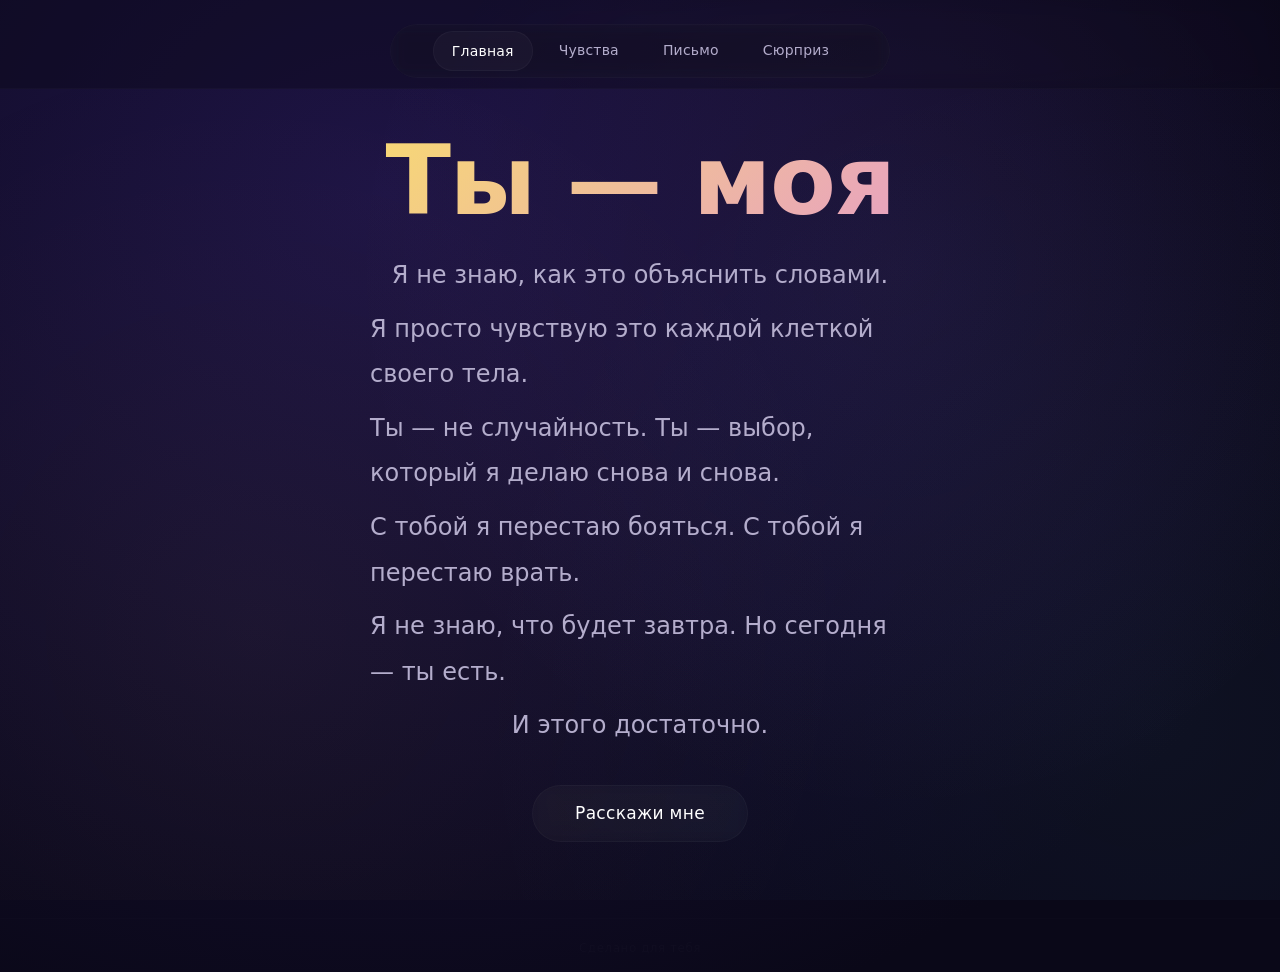
==== index.html @ f49f0ba8 "Add files via upload" ====
<!DOCTYPE html>
<html lang="ru">
<head>
    <meta charset="UTF-8" />
    <meta name="viewport" content="width=device-width, initial-scale=1.0" />
    <title>Ты — моя</title>
    <link rel="stylesheet" href="style.css" />
</head>
<body>
    <header>
        <nav>
            <a href="index.html" class="active">Главная</a>
            <a href="feelings.html">Чувства</a>
            <a href="letter.html">Письмо</a>
            <a href="surprise.html">Сюрприз</a>
        </nav>
    </header>

    <main class="hero">
        <h1>Ты — моя</h1>
        <p>Я не знаю, как это объяснить словами.</p>
        <p>Я просто чувствую это каждой клеткой своего тела.</p>
        <p>Ты — не случайность. Ты — выбор, который я делаю снова и снова.</p>
        <p>С тобой я перестаю бояться. С тобой я перестаю врать.</p>
        <p>Я не знаю, что будет завтра. Но сегодня — ты есть.</p>
        <p>И этого достаточно.</p>
        <a href="feelings.html" class="btn">Расскажи мне</a>
    </main>

    <footer>
        <p>Сделано для тебя</p>
    </footer>

    <script src="script.js"></script>
</body>
</html>
---- style.css ----
*,
*::before,
*::after {
    margin: 0;
    padding: 0;
    box-sizing: border-box;
}

:root {
    --bg-start: #0a0818;
    --bg-end: #1a1138;
    --text-primary: #ece8f5;
    --text-secondary: #b4adcc;
    --accent-1: #f7d875;
    --accent-2: #e8a2c0;
    --accent-3: #b589fa;
    --accent-4: #6ad0fa;
}

html {
    scroll-behavior: smooth;
}

body {
    font-family: 'Inter', 'Segoe UI', system-ui, -apple-system, sans-serif;
    min-height: 100vh;
    background: radial-gradient(ellipse at 30% 20%, #1e1445, #0a0818 80%);
    color: var(--text-primary);
    display: flex;
    flex-direction: column;
    line-height: 1.6;
    opacity: 0;
    animation: bodyFade 1.2s ease forwards;
}

@keyframes bodyFade {
    0% {
        opacity: 0;
    }
    100% {
        opacity: 1;
    }
}

/* ===== ГРАДИЕНТНАЯ ПОДЛОЖКА (парящие блики) ===== */
body::before {
    content: '';
    position: fixed;
    inset: 0;
    z-index: -1;
    background:
        radial-gradient(circle at 70% 30%, rgba(183, 137, 250, 0.06) 0%, transparent 50%),
        radial-gradient(circle at 20% 70%, rgba(250, 216, 117, 0.04) 0%, transparent 50%),
        radial-gradient(circle at 90% 80%, rgba(106, 208, 250, 0.05) 0%, transparent 50%);
    pointer-events: none;
}

/* ===== ШАПКА И НАВИГАЦИЯ ===== */
header {
    padding: 24px 20px 10px;
    text-align: center;
    position: sticky;
    top: 0;
    backdrop-filter: blur(12px);
    background: rgba(10, 8, 24, 0.4);
    z-index: 10;
    border-bottom: 1px solid rgba(255, 255, 255, 0.02);
}

nav {
    display: flex;
    justify-content: center;
    gap: 8px;
    flex-wrap: wrap;
    max-width: 500px;
    margin: 0 auto;
    padding: 6px 10px;
    border-radius: 60px;
    background: rgba(255, 255, 255, 0.02);
    backdrop-filter: blur(8px);
    border: 1px solid rgba(255, 255, 255, 0.02);
}

nav a {
    color: var(--text-secondary);
    text-decoration: none;
    font-size: 14px;
    font-weight: 400;
    padding: 8px 18px;
    border-radius: 40px;
    transition: all 0.3s ease;
    letter-spacing: 0.2px;
}

nav a:hover {
    color: #fff;
    background: rgba(255, 255, 255, 0.02);
}

nav a.active {
    color: #fff;
    background: rgba(255, 255, 255, 0.03);
    border: 1px solid rgba(255, 255, 255, 0.03);
}

/* ===== ОСНОВНОЙ КОНТЕНТ ===== */
main {
    flex: 1;
    display: flex;
    flex-direction: column;
    align-items: center;
    justify-content: center;
    padding: 40px 20px 60px;
    max-width: 720px;
    margin: 0 auto;
    width: 100%;
}

/* ===== ГЛАВНАЯ ===== */
.hero h1 {
    font-size: clamp(52px, 12vw, 96px);
    font-weight: 600;
    letter-spacing: -1.5px;
    background: linear-gradient(135deg, var(--accent-1), var(--accent-2), var(--accent-3), var(--accent-4));
    background-size: 300% 300%;
    -webkit-background-clip: text;
    -webkit-text-fill-color: transparent;
    background-clip: text;
    animation: gradShift 8s ease-in-out infinite;
    margin-bottom: 18px;
    line-height: 1.1;
}

@keyframes gradShift {
    0%,
    100% {
        background-position: 0% 50%;
    }
    50% {
        background-position: 100% 50%;
    }
}

.hero p {
    font-size: clamp(17px, 2.2vw, 24px);
    color: var(--text-secondary);
    max-width: 540px;
    line-height: 1.9;
    font-weight: 300;
    margin-bottom: 8px;
}

/* ===== СТРАНИЦЫ ===== */
.page h2 {
    font-size: 38px;
    font-weight: 400;
    letter-spacing: -0.5px;
    background: linear-gradient(to right, var(--accent-1), var(--accent-2));
    -webkit-background-clip: text;
    -webkit-text-fill-color: transparent;
    background-clip: text;
    margin-bottom: 28px;
}

.card {
    background: rgba(255, 255, 255, 0.01);
    backdrop-filter: blur(20px);
    padding: 40px 44px;
    border-radius: 48px;
    border: 1px solid rgba(255, 255, 255, 0.02);
    max-width: 640px;
    width: 100%;
    font-size: 19px;
    line-height: 2.2;
    color: var(--text-secondary);
    box-shadow: 0 30px 60px -24px rgba(0, 0, 0, 0.6);
    transition: all 0.35s ease;
}

.card:hover {
    border-color: rgba(255, 255, 255, 0.03);
    box-shadow: 0 40px 80px -24px rgba(0, 0, 0, 0.7);
}

.letter p {
    font-size: 20px;
    line-height: 2.4;
    color: var(--text-secondary);
    font-weight: 300;
}

/* ===== КНОПКИ ===== */
.btn {
    display: inline-block;
    margin-top: 28px;
    padding: 14px 42px;
    border-radius: 60px;
    background: rgba(255, 255, 255, 0.02);
    backdrop-filter: blur(8px);
    border: 1px solid rgba(255, 255, 255, 0.03);
    color: #fff;
    font-size: 17px;
    font-weight: 400;
    text-decoration: none;
    cursor: pointer;
    transition: all 0.3s ease;
    letter-spacing: 0.3px;
}

.btn:hover {
    background: rgba(255, 255, 255, 0.03);
    transform: scale(1.02) translateY(-2px);
    border-color: rgba(255, 255, 255, 0.04);
}

/* ===== СЮРПРИЗ ===== */
.surprise #heartBtn {
    font-size: 72px;
    padding: 20px 50px;
    background: transparent;
    border: none;
    cursor: pointer;
    transition: all 0.3s ease;
    backdrop-filter: none;
}

.surprise #heartBtn:hover {
    transform: scale(1.12);
    text-shadow: 0 0 60px rgba(245, 87, 108, 0.1);
}

/* ===== ФУТЕР ===== */
footer {
    text-align: center;
    padding: 20px 20px 14px;
    font-size: 12px;
    color: rgba(255, 255, 255, 0.02);
    border-top: 1px solid rgba(255, 255, 255, 0.01);
    margin-top: 16px;
    letter-spacing: 0.5px;
}

/* ===== АДАПТИВ ===== */
@media (max-width: 600px) {
    header {
        padding: 16px 12px 8px;
    }
    nav {
        padding: 6px 8px;
        gap: 4px;
        border-radius: 40px;
    }
    nav a {
        font-size: 12px;
        padding: 6px 12px;
    }
    .card {
        padding: 24px 20px;
        font-size: 17px;
        border-radius: 32px;
        line-height: 2;
    }
    .surprise #heartBtn {
        font-size: 56px;
        padding: 14px 28px;
    }
    .page h2 {
        font-size: 30px;
    }
}

@media (max-width: 400px) {
    nav a {
        font-size: 11px;
        padding: 4px 10px;
    }
}
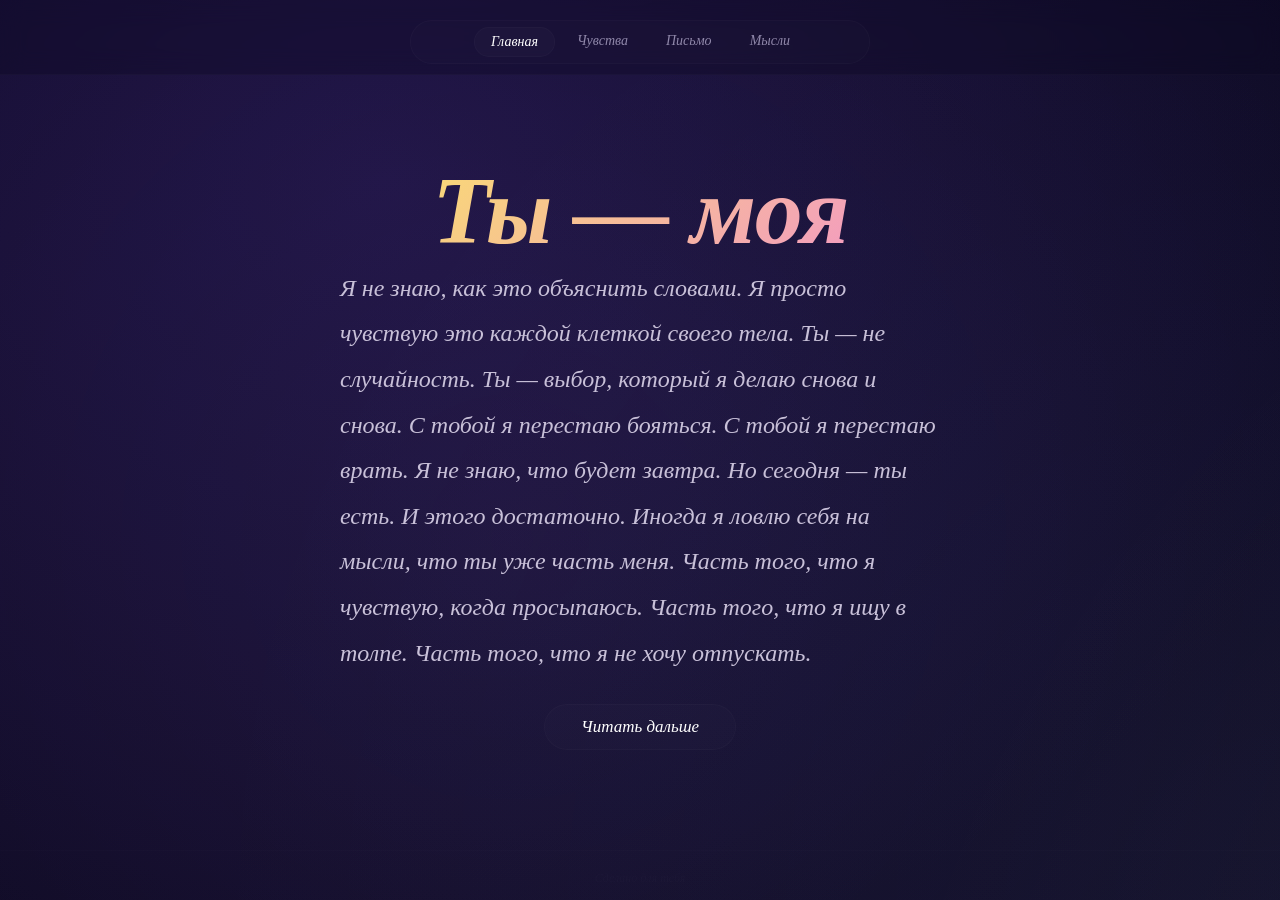
==== commit beaaf717: "Add files via upload" ====
--- a/index.html
+++ b/index.html
@@ -12,19 +12,14 @@
             <a href="index.html" class="active">Главная</a>
             <a href="feelings.html">Чувства</a>
             <a href="letter.html">Письмо</a>
-            <a href="surprise.html">Сюрприз</a>
+            <a href="thoughts.html">Мысли</a>
         </nav>
     </header>
 
     <main class="hero">
         <h1>Ты — моя</h1>
-        <p>Я не знаю, как это объяснить словами.</p>
-        <p>Я просто чувствую это каждой клеткой своего тела.</p>
-        <p>Ты — не случайность. Ты — выбор, который я делаю снова и снова.</p>
-        <p>С тобой я перестаю бояться. С тобой я перестаю врать.</p>
-        <p>Я не знаю, что будет завтра. Но сегодня — ты есть.</p>
-        <p>И этого достаточно.</p>
-        <a href="feelings.html" class="btn">Расскажи мне</a>
+        <p>Я не знаю, как это объяснить словами. Я просто чувствую это каждой клеткой своего тела. Ты — не случайность. Ты — выбор, который я делаю снова и снова. С тобой я перестаю бояться. С тобой я перестаю врать. Я не знаю, что будет завтра. Но сегодня — ты есть. И этого достаточно. Иногда я ловлю себя на мысли, что ты уже часть меня. Часть того, что я чувствую, когда просыпаюсь. Часть того, что я ищу в толпе. Часть того, что я не хочу отпускать.</p>
+        <a href="feelings.html" class="btn">Читать дальше</a>
     </main>
 
     <footer>
--- a/style.css
+++ b/style.css
@@ -1,95 +1,82 @@
-*,
-*::before,
-*::after {
+/* ------------------------------
+   БАЗА
+------------------------------ */
+* {
     margin: 0;
     padding: 0;
     box-sizing: border-box;
 }
 
-:root {
-    --bg-start: #0a0818;
-    --bg-end: #1a1138;
-    --text-primary: #ece8f5;
-    --text-secondary: #b4adcc;
-    --accent-1: #f7d875;
-    --accent-2: #e8a2c0;
-    --accent-3: #b589fa;
-    --accent-4: #6ad0fa;
-}
-
-html {
-    scroll-behavior: smooth;
-}
-
 body {
-    font-family: 'Inter', 'Segoe UI', system-ui, -apple-system, sans-serif;
+    font-family: 'Georgia', 'Times New Roman', serif;
+    font-style: italic;
     min-height: 100vh;
-    background: radial-gradient(ellipse at 30% 20%, #1e1445, #0a0818 80%);
-    color: var(--text-primary);
+    background: radial-gradient(ellipse at 30% 20%, #1a1040, #0b0820 80%);
+    color: #f0eeff;
     display: flex;
     flex-direction: column;
-    line-height: 1.6;
-    opacity: 0;
-    animation: bodyFade 1.2s ease forwards;
+    overflow-x: hidden;
+    opacity: 0;
+    animation: bodyFade 1.8s ease forwards;
 }
 
 @keyframes bodyFade {
-    0% {
-        opacity: 0;
-    }
-    100% {
-        opacity: 1;
-    }
-}
-
-/* ===== ГРАДИЕНТНАЯ ПОДЛОЖКА (парящие блики) ===== */
+    to { opacity: 1; }
+}
+
 body::before {
     content: '';
     position: fixed;
     inset: 0;
     z-index: -1;
     background:
-        radial-gradient(circle at 70% 30%, rgba(183, 137, 250, 0.06) 0%, transparent 50%),
-        radial-gradient(circle at 20% 70%, rgba(250, 216, 117, 0.04) 0%, transparent 50%),
-        radial-gradient(circle at 90% 80%, rgba(106, 208, 250, 0.05) 0%, transparent 50%);
-    pointer-events: none;
-}
-
-/* ===== ШАПКА И НАВИГАЦИЯ ===== */
+        radial-gradient(circle at 20% 30%, rgba(200, 150, 255, 0.08) 0%, transparent 50%),
+        radial-gradient(circle at 80% 70%, rgba(255, 200, 150, 0.06) 0%, transparent 50%),
+        radial-gradient(circle at 50% 50%, rgba(100, 200, 255, 0.04) 0%, transparent 70%);
+    background-size: 200% 200%;
+    animation: gradientShift 12s ease-in-out infinite;
+}
+
+@keyframes gradientShift {
+    0% { background-position: 0% 0%; }
+    50% { background-position: 100% 100%; }
+    100% { background-position: 0% 0%; }
+}
+
+/* ===== ШАПКА ===== */
 header {
-    padding: 24px 20px 10px;
+    padding: 20px 20px 10px;
     text-align: center;
     position: sticky;
     top: 0;
+    z-index: 10;
+    background: rgba(11, 8, 32, 0.3);
     backdrop-filter: blur(12px);
-    background: rgba(10, 8, 24, 0.4);
-    z-index: 10;
     border-bottom: 1px solid rgba(255, 255, 255, 0.02);
 }
 
 nav {
     display: flex;
     justify-content: center;
-    gap: 8px;
+    gap: 6px;
     flex-wrap: wrap;
-    max-width: 500px;
+    max-width: 460px;
     margin: 0 auto;
-    padding: 6px 10px;
+    padding: 6px 8px;
     border-radius: 60px;
-    background: rgba(255, 255, 255, 0.02);
-    backdrop-filter: blur(8px);
+    background: rgba(255, 255, 255, 0.01);
     border: 1px solid rgba(255, 255, 255, 0.02);
 }
 
 nav a {
-    color: var(--text-secondary);
+    color: #9088aa;
     text-decoration: none;
     font-size: 14px;
     font-weight: 400;
-    padding: 8px 18px;
+    padding: 6px 16px;
     border-radius: 40px;
-    transition: all 0.3s ease;
-    letter-spacing: 0.2px;
+    transition: all 0.4s ease;
+    font-style: italic;
 }
 
 nav a:hover {
@@ -99,11 +86,11 @@
 
 nav a.active {
     color: #fff;
-    background: rgba(255, 255, 255, 0.03);
-    border: 1px solid rgba(255, 255, 255, 0.03);
-}
-
-/* ===== ОСНОВНОЙ КОНТЕНТ ===== */
+    background: rgba(255, 255, 255, 0.02);
+    border: 1px solid rgba(255, 255, 255, 0.02);
+}
+
+/* ===== КОНТЕНТ ===== */
 main {
     flex: 1;
     display: flex;
@@ -118,115 +105,125 @@
 
 /* ===== ГЛАВНАЯ ===== */
 .hero h1 {
-    font-size: clamp(52px, 12vw, 96px);
+    font-size: clamp(48px, 12vw, 96px);
     font-weight: 600;
     letter-spacing: -1.5px;
-    background: linear-gradient(135deg, var(--accent-1), var(--accent-2), var(--accent-3), var(--accent-4));
+    background: linear-gradient(135deg, #f9d976, #f39cbf, #b78cfa, #6dd5fa);
     background-size: 300% 300%;
     -webkit-background-clip: text;
     -webkit-text-fill-color: transparent;
     background-clip: text;
-    animation: gradShift 8s ease-in-out infinite;
-    margin-bottom: 18px;
-    line-height: 1.1;
-}
-
-@keyframes gradShift {
-    0%,
-    100% {
-        background-position: 0% 50%;
-    }
-    50% {
-        background-position: 100% 50%;
-    }
+    animation: textShimmer 6s ease-in-out infinite, fadeUp 1s ease forwards;
+    animation-delay: 0s, 0.2s;
+    font-style: italic;
+}
+
+@keyframes textShimmer {
+    0%, 100% { background-position: 0% 50%; }
+    50% { background-position: 100% 50%; }
 }
 
 .hero p {
     font-size: clamp(17px, 2.2vw, 24px);
-    color: var(--text-secondary);
-    max-width: 540px;
+    color: #c8c0d8;
+    max-width: 600px;
     line-height: 1.9;
     font-weight: 300;
-    margin-bottom: 8px;
-}
+    opacity: 0;
+    animation: fadeUp 1s ease forwards;
+    font-style: italic;
+}
+
+.hero p:nth-of-type(1) { animation-delay: 0.4s; }
+.hero p:nth-of-type(2) { animation-delay: 0.6s; }
+.hero p:nth-of-type(3) { animation-delay: 0.8s; }
+.hero p:nth-of-type(4) { animation-delay: 1.0s; }
+.hero p:nth-of-type(5) { animation-delay: 1.2s; }
 
 /* ===== СТРАНИЦЫ ===== */
 .page h2 {
     font-size: 38px;
     font-weight: 400;
     letter-spacing: -0.5px;
-    background: linear-gradient(to right, var(--accent-1), var(--accent-2));
+    margin-bottom: 28px;
+    background: linear-gradient(135deg, #f9d976, #f39cbf, #b78cfa);
+    background-size: 200% 200%;
     -webkit-background-clip: text;
     -webkit-text-fill-color: transparent;
     background-clip: text;
-    margin-bottom: 28px;
+    animation: textShimmer 6s ease-in-out infinite, fadeUp 1s ease forwards;
+    animation-delay: 0s, 0.2s;
+    font-style: italic;
 }
 
 .card {
     background: rgba(255, 255, 255, 0.01);
-    backdrop-filter: blur(20px);
-    padding: 40px 44px;
-    border-radius: 48px;
-    border: 1px solid rgba(255, 255, 255, 0.02);
-    max-width: 640px;
+    backdrop-filter: blur(8px);
+    padding: 36px 40px;
+    border-radius: 40px;
+    border: 1px solid rgba(255, 255, 255, 0.02);
     width: 100%;
     font-size: 19px;
     line-height: 2.2;
-    color: var(--text-secondary);
-    box-shadow: 0 30px 60px -24px rgba(0, 0, 0, 0.6);
-    transition: all 0.35s ease;
-}
-
-.card:hover {
-    border-color: rgba(255, 255, 255, 0.03);
-    box-shadow: 0 40px 80px -24px rgba(0, 0, 0, 0.7);
-}
-
-.letter p {
-    font-size: 20px;
-    line-height: 2.4;
-    color: var(--text-secondary);
-    font-weight: 300;
-}
+    color: #d0c8e0;
+    box-shadow: 0 20px 40px -20px rgba(0, 0, 0, 0.6);
+    opacity: 0;
+    animation: fadeUp 1s ease forwards;
+    animation-delay: 0.4s;
+    font-style: italic;
+}
+
+.card p {
+    opacity: 0;
+    animation: fadeUp 0.8s ease forwards;
+    font-style: italic;
+}
+
+.card p:nth-of-type(1) { animation-delay: 0.6s; }
+.card p:nth-of-type(2) { animation-delay: 0.8s; }
+.card p:nth-of-type(3) { animation-delay: 1.0s; }
+.card p:nth-of-type(4) { animation-delay: 1.2s; }
+.card p:nth-of-type(5) { animation-delay: 1.4s; }
 
 /* ===== КНОПКИ ===== */
 .btn {
     display: inline-block;
     margin-top: 28px;
-    padding: 14px 42px;
+    padding: 12px 36px;
     border-radius: 60px;
-    background: rgba(255, 255, 255, 0.02);
-    backdrop-filter: blur(8px);
-    border: 1px solid rgba(255, 255, 255, 0.03);
+    background: rgba(255, 255, 255, 0.01);
+    border: 1px solid rgba(255, 255, 255, 0.02);
     color: #fff;
     font-size: 17px;
     font-weight: 400;
     text-decoration: none;
-    cursor: pointer;
-    transition: all 0.3s ease;
-    letter-spacing: 0.3px;
+    transition: all 0.4s ease;
+    opacity: 0;
+    animation: fadeUp 1s ease forwards;
+    animation-delay: 1.2s;
+    font-style: italic;
 }
 
 .btn:hover {
-    background: rgba(255, 255, 255, 0.03);
-    transform: scale(1.02) translateY(-2px);
-    border-color: rgba(255, 255, 255, 0.04);
+    background: rgba(255, 255, 255, 0.02);
+    transform: scale(1.02);
+    box-shadow: 0 0 40px rgba(183, 140, 250, 0.06);
 }
 
 /* ===== СЮРПРИЗ ===== */
 .surprise #heartBtn {
     font-size: 72px;
-    padding: 20px 50px;
+    padding: 16px 40px;
     background: transparent;
     border: none;
     cursor: pointer;
     transition: all 0.3s ease;
-    backdrop-filter: none;
+    animation: fadeUp 1s ease forwards;
+    animation-delay: 0.4s;
 }
 
 .surprise #heartBtn:hover {
-    transform: scale(1.12);
-    text-shadow: 0 0 60px rgba(245, 87, 108, 0.1);
+    transform: scale(1.08);
 }
 
 /* ===== ФУТЕР ===== */
@@ -236,42 +233,41 @@
     font-size: 12px;
     color: rgba(255, 255, 255, 0.02);
     border-top: 1px solid rgba(255, 255, 255, 0.01);
-    margin-top: 16px;
-    letter-spacing: 0.5px;
+    font-style: italic;
+}
+
+/* ===== АНИМАЦИИ ===== */
+@keyframes fadeUp {
+    from {
+        opacity: 0;
+        transform: translateY(24px);
+    }
+    to {
+        opacity: 1;
+        transform: translateY(0);
+    }
 }
 
 /* ===== АДАПТИВ ===== */
 @media (max-width: 600px) {
-    header {
-        padding: 16px 12px 8px;
-    }
     nav {
-        padding: 6px 8px;
-        gap: 4px;
-        border-radius: 40px;
+        padding: 4px 6px;
+        gap: 2px;
     }
     nav a {
         font-size: 12px;
-        padding: 6px 12px;
+        padding: 4px 12px;
     }
     .card {
         padding: 24px 20px;
-        font-size: 17px;
-        border-radius: 32px;
-        line-height: 2;
+        font-size: 16px;
+        border-radius: 28px;
     }
     .surprise #heartBtn {
         font-size: 56px;
-        padding: 14px 28px;
+        padding: 12px 24px;
     }
     .page h2 {
-        font-size: 30px;
-    }
-}
-
-@media (max-width: 400px) {
-    nav a {
-        font-size: 11px;
-        padding: 4px 10px;
+        font-size: 28px;
     }
 }
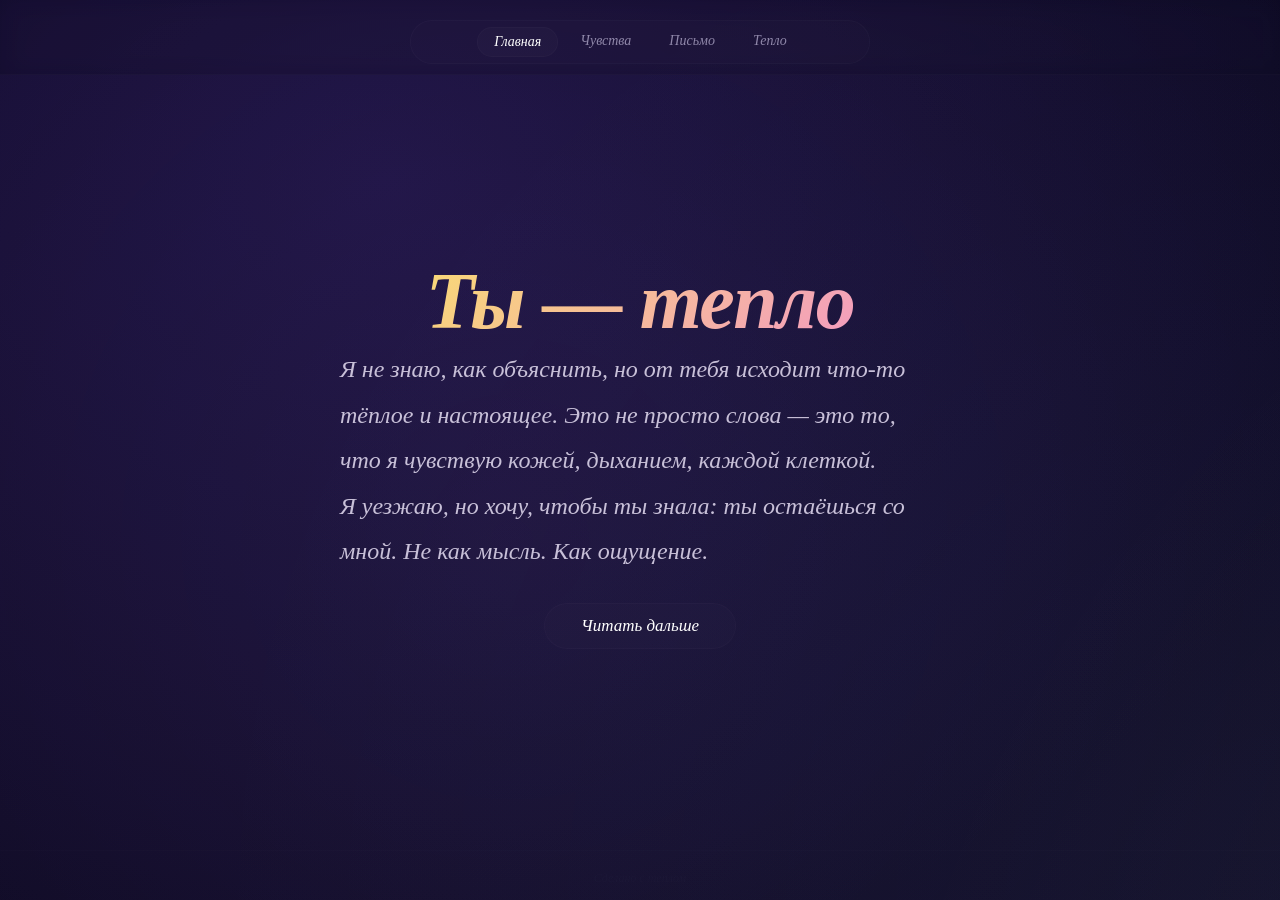
==== commit 842b30be: "Add files via upload" ====
--- a/index.html
+++ b/index.html
@@ -3,7 +3,7 @@
 <head>
     <meta charset="UTF-8" />
     <meta name="viewport" content="width=device-width, initial-scale=1.0" />
-    <title>Ты — моя</title>
+    <title>Ты — тепло</title>
     <link rel="stylesheet" href="style.css" />
 </head>
 <body>
@@ -12,18 +12,19 @@
             <a href="index.html" class="active">Главная</a>
             <a href="feelings.html">Чувства</a>
             <a href="letter.html">Письмо</a>
-            <a href="thoughts.html">Мысли</a>
+            <a href="warmth.html">Тепло</a>
         </nav>
     </header>
 
     <main class="hero">
-        <h1>Ты — моя</h1>
-        <p>Я не знаю, как это объяснить словами. Я просто чувствую это каждой клеткой своего тела. Ты — не случайность. Ты — выбор, который я делаю снова и снова. С тобой я перестаю бояться. С тобой я перестаю врать. Я не знаю, что будет завтра. Но сегодня — ты есть. И этого достаточно. Иногда я ловлю себя на мысли, что ты уже часть меня. Часть того, что я чувствую, когда просыпаюсь. Часть того, что я ищу в толпе. Часть того, что я не хочу отпускать.</p>
+        <h1>Ты — тепло</h1>
+        <p>Я не знаю, как объяснить, но от тебя исходит что-то тёплое и настоящее. Это не просто слова — это то, что я чувствую кожей, дыханием, каждой клеткой.</p>
+        <p>Я уезжаю, но хочу, чтобы ты знала: ты остаёшься со мной. Не как мысль. Как ощущение.</p>
         <a href="feelings.html" class="btn">Читать дальше</a>
     </main>
 
     <footer>
-        <p>Сделано для тебя</p>
+        <p>Сделано с теплом</p>
     </footer>
 
     <script src="script.js"></script>
--- a/style.css
+++ b/style.css
@@ -1,6 +1,3 @@
-/* ------------------------------
-   БАЗА
------------------------------- */
 * {
     margin: 0;
     padding: 0;
@@ -15,7 +12,6 @@
     color: #f0eeff;
     display: flex;
     flex-direction: column;
-    overflow-x: hidden;
     opacity: 0;
     animation: bodyFade 1.8s ease forwards;
 }
@@ -34,7 +30,7 @@
         radial-gradient(circle at 80% 70%, rgba(255, 200, 150, 0.06) 0%, transparent 50%),
         radial-gradient(circle at 50% 50%, rgba(100, 200, 255, 0.04) 0%, transparent 70%);
     background-size: 200% 200%;
-    animation: gradientShift 12s ease-in-out infinite;
+    animation: gradientShift 14s ease-in-out infinite;
 }
 
 @keyframes gradientShift {
@@ -43,7 +39,6 @@
     100% { background-position: 0% 0%; }
 }
 
-/* ===== ШАПКА ===== */
 header {
     padding: 20px 20px 10px;
     text-align: center;
@@ -90,7 +85,6 @@
     border: 1px solid rgba(255, 255, 255, 0.02);
 }
 
-/* ===== КОНТЕНТ ===== */
 main {
     flex: 1;
     display: flex;
@@ -103,9 +97,8 @@
     width: 100%;
 }
 
-/* ===== ГЛАВНАЯ ===== */
 .hero h1 {
-    font-size: clamp(48px, 12vw, 96px);
+    font-size: clamp(48px, 12vw, 80px);
     font-weight: 600;
     letter-spacing: -1.5px;
     background: linear-gradient(135deg, #f9d976, #f39cbf, #b78cfa, #6dd5fa);
@@ -113,12 +106,12 @@
     -webkit-background-clip: text;
     -webkit-text-fill-color: transparent;
     background-clip: text;
-    animation: textShimmer 6s ease-in-out infinite, fadeUp 1s ease forwards;
+    animation: shimmer 6s ease-in-out infinite, fadeUp 1s ease forwards;
     animation-delay: 0s, 0.2s;
     font-style: italic;
 }
 
-@keyframes textShimmer {
+@keyframes shimmer {
     0%, 100% { background-position: 0% 50%; }
     50% { background-position: 100% 50%; }
 }
@@ -136,11 +129,7 @@
 
 .hero p:nth-of-type(1) { animation-delay: 0.4s; }
 .hero p:nth-of-type(2) { animation-delay: 0.6s; }
-.hero p:nth-of-type(3) { animation-delay: 0.8s; }
-.hero p:nth-of-type(4) { animation-delay: 1.0s; }
-.hero p:nth-of-type(5) { animation-delay: 1.2s; }
-
-/* ===== СТРАНИЦЫ ===== */
+
 .page h2 {
     font-size: 38px;
     font-weight: 400;
@@ -151,7 +140,7 @@
     -webkit-background-clip: text;
     -webkit-text-fill-color: transparent;
     background-clip: text;
-    animation: textShimmer 6s ease-in-out infinite, fadeUp 1s ease forwards;
+    animation: shimmer 6s ease-in-out infinite, fadeUp 1s ease forwards;
     animation-delay: 0s, 0.2s;
     font-style: italic;
 }
@@ -182,10 +171,7 @@
 .card p:nth-of-type(1) { animation-delay: 0.6s; }
 .card p:nth-of-type(2) { animation-delay: 0.8s; }
 .card p:nth-of-type(3) { animation-delay: 1.0s; }
-.card p:nth-of-type(4) { animation-delay: 1.2s; }
-.card p:nth-of-type(5) { animation-delay: 1.4s; }
-
-/* ===== КНОПКИ ===== */
+
 .btn {
     display: inline-block;
     margin-top: 28px;
@@ -210,23 +196,6 @@
     box-shadow: 0 0 40px rgba(183, 140, 250, 0.06);
 }
 
-/* ===== СЮРПРИЗ ===== */
-.surprise #heartBtn {
-    font-size: 72px;
-    padding: 16px 40px;
-    background: transparent;
-    border: none;
-    cursor: pointer;
-    transition: all 0.3s ease;
-    animation: fadeUp 1s ease forwards;
-    animation-delay: 0.4s;
-}
-
-.surprise #heartBtn:hover {
-    transform: scale(1.08);
-}
-
-/* ===== ФУТЕР ===== */
 footer {
     text-align: center;
     padding: 20px 20px 14px;
@@ -236,7 +205,6 @@
     font-style: italic;
 }
 
-/* ===== АНИМАЦИИ ===== */
 @keyframes fadeUp {
     from {
         opacity: 0;
@@ -248,7 +216,6 @@
     }
 }
 
-/* ===== АДАПТИВ ===== */
 @media (max-width: 600px) {
     nav {
         padding: 4px 6px;
@@ -263,10 +230,6 @@
         font-size: 16px;
         border-radius: 28px;
     }
-    .surprise #heartBtn {
-        font-size: 56px;
-        padding: 12px 24px;
-    }
     .page h2 {
         font-size: 28px;
     }
